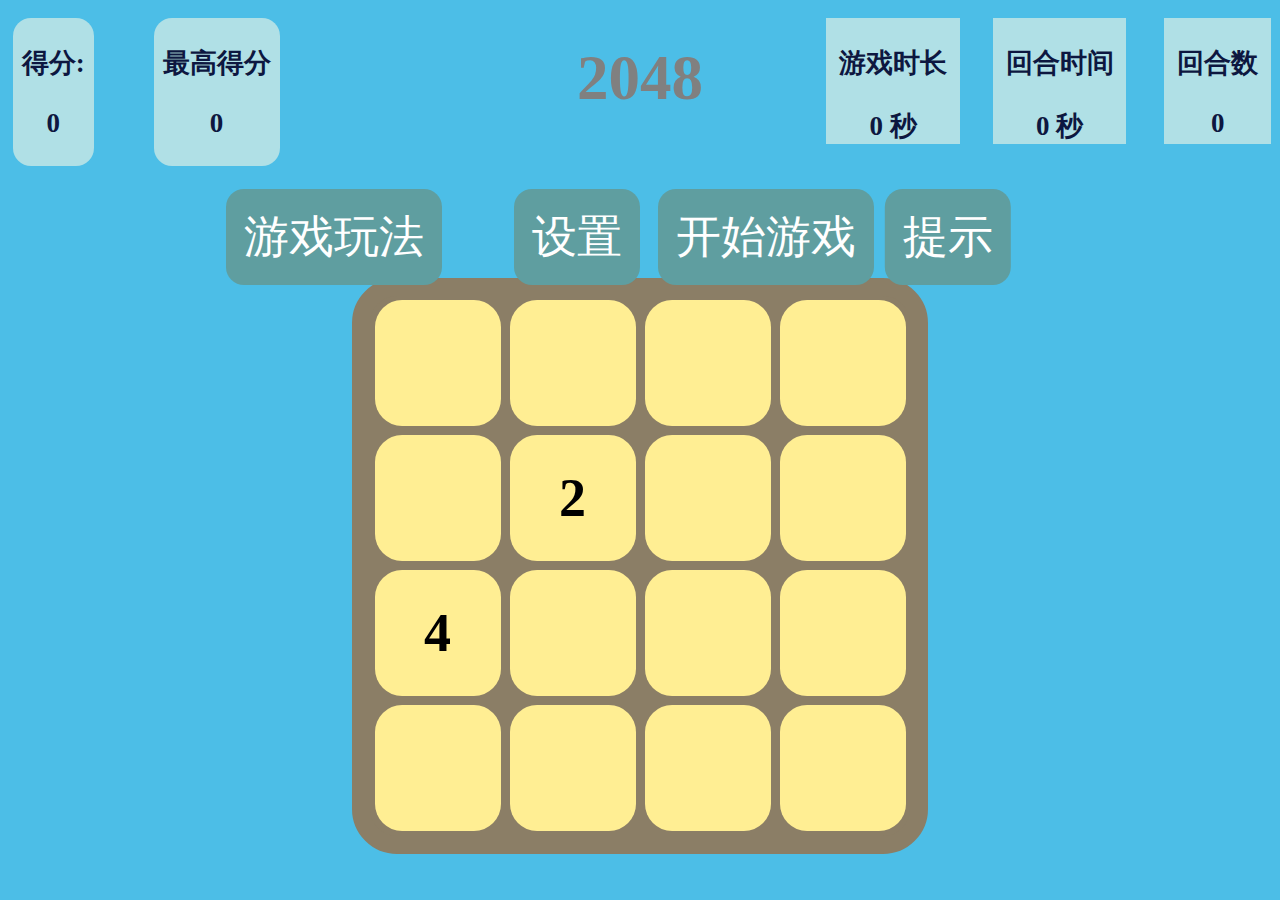
==== index.html @ 1dfeaad0 "添加电脑样式" ====
﻿<!DOCTYPE html>
<html lang="en">
    <head>
        <title>2048小游戏</title>
        <meta charset="utf-8" />
       
        <link rel="stylesheet" type="text/css" href="style/style.css" /> 
        <link rel="stylesheet" href="style/style1.css"/>
    </head>
    <script src="js/jquery.js"></script>
    <script src="js/changeCss.js"></script>
    <script src="js/slideControl.js"></script>
    <script src="js/way.js"></script>
    <script src="js/jquery.animate-colors.js"></script>
    <script src="js/right.js"></script>
    <script src="js/left.js"></script>
    <script src="js/down.js"></script>
    <script src="js/up.js"></script>
    <script src="js/swapCss.js"></script>

    <script>
        $(document).ready(function () {//弹出帮助的选择框
            $("a.playway").click(function () {
                $("div.help").toggle(400);
            });
        });
        $(document).ready(function () {//弹出设置
            $("button.setting").click(function () {
                $("div.settings").toggle(400);
            });
        });
        function num() {
            var seq, c, a1, a2;
            for (i = 0; i < 16; i++) $(".part ").eq(i).text(null);
            for (seq = 0; seq < 2; seq++) {
                do {
                    i = Math.round(Math.random() * 3);
                    j = Math.round(Math.random() * 3);
                } while (a1 == i || a2 == j);
                num = 4 - Math.round(Math.random()) * 2;
                $(".part ").eq(i * 4 + j).text(num);
                a1 = i;
                a2 = j;
                $("div.part").eq(i * 4 + j).animate({ backgroundColor: 'rgb(255,238,147)' });  
            } $("div.score p").eq(1).text("0");
            clearGameTime(); setGameTime();
            clearRoundTime(); setRoundTime();

        }
        if (document.querySelector(".float-menu")) {
            var plus = document.querySelector(".plus");
            var floatMenu = document.querySelector(".float-menu");
            plus.addEventListener("click", function () {
                floatMenu.className.indexOf("open") > -1 ? floatMenu.className = "float-menu" : floatMenu.className = "float-menu open";
            }, false);
        }
    </script>
    <body onload="num()"><!---->
       
        <div> 
            <button class="finish1">重新开始</button><button class="finish2">重新开始</button>
            <img src="images\excellent.png" class="excellent"/>
            <img src="images\fault.jpg" class="fault"/>
        <h1>2048</h1> 
        <div class="starts"><button class="start">开始游戏</button> <button class="setting">设置</button></div>
            <div id="extraSetting">
                <div id="gameTime">
                    <p>游戏时长</p>
                    <p id="gameTimeValue">0</p>
                </div> 
                <div id="roundTime">
                <p>回合时间</p>
                <p id="roundTimeValue">0</p>
                </div>
                <div id="roundNum">
                <p>回合数</p>
                <p id="roundNumValue">0</p>
                </div>
               

            </div>
            
            <div class="score">
         <p>得分:</p>
          <p>0</p>      
            </div> 
            <div class="maxScore">
             <p>最高得分</p>
            <p>0</p>
             </div>
            </div>
        <div id="windows">
             <div class="part"></div>
             <div class="part"></div>
             <div class="part"></div>
             <div class="part"></div>
             <div class="part"></div>
             <div class="part"></div>
             <div class="part"></div>
             <div class="part"></div>
            <div class="part"></div>
            <div class="part"></div>
            <div class="part"></div>
            <div class="part"></div>
            <div class="part"></div>
            <div class="part"></div>
            <div class="part"></div>
            <div class="part"></div>
        </div> 
        <div class="button"><a class="hint" >提示</a><a class="playway">游戏玩法</a></div>
        <div class="settings">
            <form>
                    <p class="formTitle">设置</p>
                    <label for="moveMusicValue">按键声音音量</label>
                <input id="moveMusicValue" type="range" min="0" max="100" value="50" onchange="setMoveMusicValue()"/><span id="showMoveMusicValue">50</span>
                      <br />
                    <audio id="moveMusic"controls="controls" style="display:none;">
                        <source src="music/move.ogg" type="auto/ogg" />
                        <source src="music/move.mp3" type="audio/mpeg" />
                    </audio>
                <br />
                    <label for="backgroundMusicValue">背景音乐音量</label>
                 <input id="backgroundMusicValue" type="range" min="0" max="100" value="50" onchange="setBackgroundMusicValue()"/><span id="showBackgroundMusicValue">50</span>
                 <br /> <br />
                 <a id="setStartPause" onclick="startPause()" >打开背景音乐</a>
        <audio id="backgroundMusic" controls loop="loop" style="display:none;">
           <source src="music/backgroundMusic.mp3" type="audio/mpeg">
           <source src="music/backgroundMusic.ogg" type="audio/ogg">
            您的浏览器不支持 audio 元素。
        </audio>
            </form>
        </div>
        <div class="help">
            <br />
            <b>帮助:</b>
            <p class="helpText">每次可以选择上下左右其中一个方向去滑动，每滑动一次，
            所有的数字方块都会往滑动的方向靠拢外，系统也会在空白
            的地方乱数出现一个数字方块，相同数字的方块在靠拢、相
            撞时会相加。不断的叠加最终拼凑出2048这个数字就算成功。
             </p>
            <b>操作方法:</b>
                <p>电脑用w,s,a,d键,手机用触屏滑动控制上下左右。</p>
        </div>
    </body>
</html>
---- style/style.css ----
body {
    width: 100%;
    height: 100%;
    background-color:rgb(76,190,231);
    background-size:100% 100%;
    background-repeat:no-repeat;
    
}

    div.part {
        text-align: center;
        vertical-align: central;
        background-color: rgb(255,238,147);
        z-index:10;
    }
    /*div.part1 {
        text-align: center;
        vertical-align: central;
        background-color: rgb(240,240,240);
    }*/ 
    div.help {
        background-color: rgb(255,192,159);
        overflow: auto;
        display: none;
        text-align: center;
        border: 0.3vw solid rgb(163,163,128);
        border-radius: 26px;
    }

    div.part {
        padding: 0px;
        width: 100%;
        height: 100%;
        margin: 0px auto;
    }
    /*div.part1 {
        padding: 0px;
        width: 100%;
        height: 100%;
        margin: 0px auto;
    }*/ 
    div.settings {
        background-color: rgb(255,192,159);
        overflow: auto;
        display: none;
        text-align: center;
        border: 0.3vw solid rgb(163,163,128);
        border-radius: 2vw;
    }

    div.score {
        background-color: rgb(224,211,191);
        text-align: center;
        border: 1px solid rgb(224,211,191);
        padding: 0px;
        color:rgb(13,23,64);
        font-weight:bolder;
        padding-top:0px;
       padding-left:30px;
        padding-right:30px;
    }
        div.score p:first-child {
            padding-top: 0px;
        }
  #gameTime {
        background-color: rgb(224,211,191);
        text-align: center;
        border: 1px solid rgb(224,211,191);
        padding: 0px;
        color:rgb(13,23,64);
        font-weight:bolder;
        padding-top:0px;
       padding-left:10px;
        padding-right:10px;
    }
        #gameTime p:first-child {
            padding-top: 0px;
        }
          #roundNum {
        background-color: rgb(224,211,191);
        text-align: center;
        border: 1px solid rgb(224,211,191);
        padding: 0px;
        color:rgb(13,23,64);
        font-weight:bolder;
        padding-top:0px;
       padding-left:10px;
        padding-right:10px;
    }
        #roundNum p:first-child {
            padding-top: 0px;
        }
          #roundTime {
        background-color: rgb(224,211,191);
        text-align: center;
        border: 1px solid rgb(224,211,191);
        padding: 0px;
        color:rgb(13,23,64);
        font-weight:bolder;
        padding-top:0px;
       padding-left:10px;
        padding-right:10px;
    }
        #roundTime p:first-child {
            padding-top: 0px;
        }
    div.maxScore {
       background-color: rgb(224,211,191);
        text-align: center;
        border: 1px solid rgb(224,211,191);
        padding:0;
        color:rgb(13,23,64);
        font-weight:bolder;
         padding-top:0px;
        padding-left:7px;
        padding-right:7px;
    }
    div.maxScore p:first-child {
            padding-top: 0px;
        }
    form.settings {
        border: none;
    }

    #windows {
        margin: 0 auto;
        padding: 12px 12px 12px 12px;
        text-align: center;
        vertical-align: central;
        background-color: rgb(163,163,128);
        z-index: -1;
    }

    h1 {
        text-align: center;
        vertical-align: middle;
        color: gray;
    }
    p.helpText {
        text-indent: 2rem;
        font-family: AcadEref;
        line-height: 200%;
        padding: 10px;
    }
    div.button a {
        text-decoration: none;
        background-color: rgb(226,219,190);
       font-size: 1.5em;
       padding: 16px;
        color: white;
        border-radius: 10px;
        cursor: pointer;
        margin: 6vw 6vw;
    }
    div.button    a:link {
            color: rgb(226,219,190);
            background-color: white;
            border: 2px solid rgb(226,219,190);
        }

     div.button   a:hover {
            color: rgb(255,238,147);
            background-color: white;
            border: 2px solid rgb(226,219,190);
        }

    button {
        background: rgb(226,219,190);
        font-size: 1.5em;
        padding: 16px;
        color: white;
        border-radius:10px;
        border: none;
        outline: 5vw;
    }

        button:link {
            color: rgb(255,238,147);
            background-color: white;
            border: 2px solid rgb(255,238,147);
        }

        button:hover {
            color: rgb(255,238,147);
            background-color: white;
            border: 2px solid rgb(255,238,147);
        }

    p.formTitle {
        font-size: 2vw;
    }
    b {
        text-align: center;
        left: 50%;
        right: 50%;
    }
div.button {
    margin-top: 2vw;
}
.finish1{
    position:absolute;
    top:70%;
    left:50.7%;
    transform:translate(-50%,-50%);
    -o-transform:translate(-50%,-50%);
    -moz-transform:translate(-50%,-50%);
    -webkit-transform:translate(-50%,-50%);
  display:none;
    z-index:10;
   
}
.finish2{
    position:absolute;
    top:70%;
    left:50.7%;
    transform:translate(-50%,-50%);
    -o-transform:translate(-50%,-50%);
    -moz-transform:translate(-50%,-50%);
    -webkit-transform:translate(-50%,-50%);
 display:none;
    z-index:10;
   
}
  .excellent{
        width:400px;
        height:400px;
        position:absolute;
    top:23vw;
    left:50.7%;
    transform:translate(-50%,-50%);
    -o-transform:translate(-50%,-50%);
    -moz-transform:translate(-50%,-50%);
    -webkit-transform:translate(-50%,-50%);
 display:none;
}
    .fault{
        width:300px;
        height:300px;
        position:absolute;
    top:23vw;
    left:50.7%;
    transform:translate(-50%,-50%);
    -o-transform:translate(-50%,-50%);
    -moz-transform:translate(-50%,-50%);
    -webkit-transform:translate(-50%,-50%);
 display:none;
}
    /*����range����ʽ*/
    input[type="range"] {
    -webkit-appearance: none; /*ȥ��Ĭ����ʽ*/
    margin-top: 42px;
    background-color: lightgreen;
    /*border-radius: 15px;*/
    width: 40% !important;
   -webkit-appearance: none;
    height:4px;
   padding: 0;
   border: none;
  outline:none;
   /*input�ĳ���Ϊ80%��margin-left�ĳ���Ϊ10%*/
 }
        input[type="range"].backgroundMusicValue {
            width: 20% !important;
        }
 input[type="range"]::-webkit-slider-thumb {
   -webkit-appearance: none;/*ȥ��Ĭ����ʽ*/
   cursor: default;
   top: 0;
  height: 20px;
   width: 20px;
   transform: translateY(0px);
  /*background: none repeat scroll 0 0 #5891f5;*/
   background: white;
   border-radius: 25px;
   border:5px solid lightgreen;
   /*-webkit-box-shadow: 0 -1px 1px #fc7701 inset;*/
 }
#setStartPause {
    font-size: 18px;
}
p.formTitle {
    font-size: 20px;
}
@media screen and (min-width:1300px) {
    div.help {
        position: absolute;
        top: 10vw;
        left: 2%;
        width: 25%;
        height: 30vw;
    }

    div.settings {
        position: absolute;
        float: right;
        top: 26vw;
        right: 2%;
        width: 25%;
        height: 28vw;
    }

    .start {
        position: absolute;
        top:30px;
        left: 60vw;
        float: left;
    }

    .setting {
        position: absolute;
        top: 30px ;
        right: 15vw;
        float: left;
    }

    div.part {
        text-align: center;
        vertical-align: central;
        width: 22%;
        height: 6.6vw;
        line-height: 6.6vw;
        margin: 1.5%;
        float: left;
        text-align: center;
        border-radius: 1.4vw;
        font-size: 2.5vw;
        font-weight: bolder;
    }
    #windows {
        margin: 0 auto;
        width: 30%;
        height: 30vw;
        padding: 12px 12px 12px 12px;
        text-align: center;
        vertical-align: central;
        background-color: rgb(163,163,128);
        z-index: -1;
        border-radius: 2vw;
    }

    div.score {
        float: left;
        position: absolute;
        top: 8px;
        left: 2%;
        border-radius: 2vw;
        font-size: 1.5vw;
    }
     #roundTime {
        float: right;
        position: absolute;
        top: 120px;
        right: 2%;
        border-radius: 2vw;
        font-size: 1.5vw;
    }
      #roundNum {
        float: right;
        position: absolute;
        top: 120px;
        right: 14%;
        border-radius: 2vw;
        font-size: 1.5vw;
    }
       #gameTime {
        float: right;
        position: absolute;
        top: 120px;
        right: 24%;
        border-radius: 2vw;
        font-size: 1.5vw;
    }
    div.maxScore {
        float: left;
        position: absolute;
        top: 8px;
        left: 20%;
        border-radius: 2vw;
        font-size: 1.5vw;
    }

    div.button {
        text-align: center;
        margin: 2vw;
        padding: 1vw 1vw;
        padding-top:3vw;
    }

    button.menu {
        padding: 1vw;
        margin: 1vw;
    }

    .enter {
        position: absolute;
        top: 15%;
        right: 2%;
    }

    #form {
        width: 25%;
        height: 30vw;
    }

    .finish1 {
        top: 40vw;
    }
    .finish2 {
        top: 40vw;

    }
    h1 {
        padding-top: 2vw;
        padding-bottom: 2vw;
        font-size: 2.5vw;
    }
}

    @media screen and (max-width:1300px)and (min-width:800px) {
         #windows {
            margin: 0px auto;
            margin-top:20px;
            width: 390px;
            height:390px;
            padding: 12px 12px 12px 12px;
            text-align: center;
            vertical-align: central;
            background-color: rgb(163,163,128);
            z-index: -1;
            border-radius: 26px;
        }
         div.help {
             margin:10px auto;
             margin-top:40px;
            top: 900px;
            width: 390px;
            height:450px;
        }
          div.settings {
             margin:30px auto;
             margin-top:100px;
            top: 700px;
            width: 390px;
            height:370px;
            text-align:center;
            border-radius:16px;
        }
         div.score {
        float: left;
        position: absolute;
        top: 2vw;left:1vw;
        padding:0;
        border-radius:2vw;
        font-size:2vw; 
        padding-left:2vw;
        padding-right:2vw;
        
    }
        
          #extraSetting {
       text-align:center;
    }
         #roundNum {
      margin:0 auto;
        max-width:100px;
        max-height:120px;
         border-radius:20px;
        font-size:24px; 
         padding:0;
    }
     #roundTime{
       position:absolute;
        right:50%;
        transform:translate(200%,0);
    -o-transform:translate(200%,0);
    -moz-transform:translate(200%,0);
    -webkit-transform:translate(200%,0);
        max-width:100px;
        max-height:120px;
         border-radius:20px;
        font-size:24px; 
         padding:0;
    }
     #gameTime{
        position:absolute;
        left:50%;
        transform:translate(-200%,0);
    -o-transform:translate(-200%,0);
    -moz-transform:translate(-200%,0);
    -webkit-transform:translate(-200%,0);
        max-width:100px;
        max-height:120px;
         border-radius:20px;
        font-size:24px; 
         padding:0;
    }    div.score p:first-child {
                padding-top: 0px;
            }
    div.maxScore {
        float: left;
        position: absolute;
        top: 2vw;left:15vw;
        padding-top:0.5vw;
         border-radius:2vw;
        font-size:2vw; 
         padding:0;
    }
     div.roundNum {
        float: left;
        margin:0px auto;
        max-width:100px;
        max-height:100px;
         border-radius:5px;
        font-size:24px; 
         padding:0;
    }
     div.roundTime{
       float: left;
       margin:0px auto;
        max-width:100px;
        max-height:100px;
         border-radius:5px;
        font-size:24px; 
         padding:0;
    }
     div.gameTime{
      float: left;
      margin:0px auto;
        max-width:100px;
        max-height:100px;
         border-radius:5px;
        font-size:24px; 
         padding:0;
    }
    div.maxScore p:first-child {
                padding-top: 0px;
            }
     div.starts {
            text-align: center;
            margin: 2vw;
        }
        .start {
             margin:30px;
             margin: 3vw 3vw;
        }

        .setting {
            margin: 30px;
            margin: 3vw 3vw;
        }

        div.part {
            text-align: center;
            vertical-align: central;
            width: 85.8px;
            height:85.8px;
            line-height: 85.8px;
            margin: 5.8px;
            float: left;
            text-align: center;
            border-radius:18.2px;
             font-size: 32.5px;
            font-weight:bolder;
        }
      
        div.button {
           text-align:center;
            padding: 1vw 1vw;
           
        }
        
        button.menu {
            padding: 1vw;
            margin: 1vw;
        }

        .enter {
            position: absolute;
            top: 15%;
            right: 2%;
        }

        #form {
            width: 25%;
            height: 30vw;
        }
        .finish1 {
             top:800px;
        }
        .finish2 {
             top:800px;
        }
        .excellent {
            top: 600px;
        }
        .fault {
            top: 600px;
        }
       h1 {
        padding-top: 4vw;
        padding-bottom: 4vw;
        font-size: 40px;
    }

    }
 @media screen and (max-width:800px){
         #windows {
            margin: 0px auto;
            margin-top:20px;
            width: 390px;
            height:390px;
            padding: 12px 12px 12px 12px;
            text-align: center;
            vertical-align: central;
            background-color: rgb(163,163,128);
            z-index: -1;
            border-radius: 26px;
        }
         div.help {
             margin:10px auto;
             margin-top:40px;
            top: 900px;
            width: 390px;
            height:450px;
        }
         div.settings {
             margin:30px auto;
             margin-top:100px;
            top: 700px;
            width: 390px;
            height:370px;
            text-align:center;
            border-radius:16px;
        }
         div.score {
        float: left;
        position: absolute;
        top: 2vw;left:1vw;
        padding:0;
        border-radius:2vw;
        font-size:3vw; 
        padding-left:2vw;
        padding-right:2vw;
        
    }
    #extraSetting {
       text-align:center;
    }
         #roundNum {
      margin:0 auto;
        max-width:100px;
        max-height:120px;
         border-radius:20px;
        font-size:24px; 
         padding:0;
    }
     #roundTime{
       position:absolute;
        right:50%;
        transform:translate(200%,0);
    -o-transform:translate(200%,0);
    -moz-transform:translate(200%,0);
    -webkit-transform:translate(200%,0);
        max-width:100px;
        max-height:120px;
         border-radius:20px;
        font-size:24px; 
         padding:0;
    }
     #gameTime{
        position:absolute;
        left:50%;
        transform:translate(-200%,0);
    -o-transform:translate(-200%,0);
    -moz-transform:translate(-200%,0);
    -webkit-transform:translate(-200%,0);
        max-width:100px;
        max-height:120px;
         border-radius:20px;
        font-size:24px; 
         padding:0;
    }
            div.score p:first-child {
                padding-top: 0px;
            }
    div.maxScore {
        float: left;
        position: absolute;
        top: 2vw;left:15vw;
        padding-top:0.5vw;
         border-radius:2vw;
        font-size:3vw; 
         padding:0;
    }
    div.maxScore p:first-child {
                padding-top: 0px;
            }
     div.starts {
            text-align: center;
            margin: 2vw;
        }
        .start {
             margin:30px;
             margin: 3vw 3vw;
        }

        .setting {
            margin: 30px;
            margin: 3vw 3vw;
        }

        div.part {
            text-align: center;
            vertical-align: central;
            width: 85.8px;
            height:85.8px;
            line-height: 85.8px;
            margin: 5.8px;
            float: left;
            text-align: center;
            border-radius:18.2px;
             font-size: 32.5px;
            font-weight:bolder;
        }
           div.part1 {
            text-align: center;
            vertical-align: central;
            width: 85.8px;
            height:85.8px;
            line-height: 85.8px;
            margin: 5.8px;
            float: left;
            text-align: center;
            border-radius:18.2px;
             font-size: 32.5px;
            font-weight:bolder;
        }
        div.button {
           text-align:center;
            padding: 1vw 1vw;
           
        }
        button.menu {
            padding: 1vw;
            margin: 1vw;
        }

        .enter {
            position: absolute;
            top: 15%;
            right: 2%;
        }

        #form {
            width: 25%;
            height: 30vw;
        }
         .finish1 {
             top:700px;
        }
        .finish2 {
             top:700px;
        }
        .excellent {
            top: 500px;
        }
        .fault {
            top: 500px;
        }
    }
---- style/style1.css ----
/* 代码原创：懒人之家 www.lanrenzhijia.com */
*{
    list-style:none;

}
.float-menu{
    width: 50px;
    height: 50px;
    position: fixed;
    z-index: 99999;
    right: 100px;
    bottom: 90px;

}
.float-menu div{
    -webkit-transition:all 0.2s linear;
    -ms-transition:all 0.2s linear;
    -moz-transition:all 0.2s linear;
    transition:all 0.2s linear;

}
.float-menu .plus{
    width: 100%;
    height: 100%;
    background: url(../images/menu-icon.png) no-repeat center center;
    background-size: 100%;
    z-index: 2;
    position: absolute;
    left: 0;
    top: 0;

}
.float-menu .plus .cross{
    width: 100%;
    height: 100%;
    position: absolute;
    left: 0;top: 0;
    z-index: 3;
    content: "";
    background:url(../images/menu-add.png) no-repeat center center;
    background-size: 37%;

}
.float-menu .menu-list{
    opacity:0;
    width: 100%;height: 100%;
    z-index: 1;
    position: absolute;
    left: 0;top: 0;
    border-radius: 100%;

}
.float-menu .menu-list a{
    width: 33%;height: 16%;
    display: block;
    position: absolute;
    text-align: center;
    padding-top: 17%;
    opacity: 0;
    font-size: 0;
    color: #333;
    font-size: 12px;
    text-decoration: none;

}
.float-menu .menu-list a.turnUp{
    left: 50%;
    top: 0;
   -webkit-transform:translate(-50%,-30%);
    -moz-transform:translate(-50%,-30%);
    -ms-transform:translate(-50%,-30%);
    transform:translate(-50%,-30%);
    background: no-repeat center 5px;
    background-size: 50%;

}
.float-menu .menu-list a.turnLeft{
    left: 0%;top: 50%;
    -webkit-transform:translate(0%,-80%);
    -moz-transform:translate(0%,-80%);
    -ms-transform:translate(0%,-80%);
    transform:translate(0%,-80%);
    background:  no-repeat center top;
    background-size: 50%;

}
.float-menu .menu-list a.turnDown{
    left: 50%;
    bottom: 0;
    -webkit-transform:translate(-50%,-30%);
    -moz-transform:translate(-50%,-30%);
    -ms-transform:translate(-50%,-30%);
    transform:translate(-50%,-30%);
    background: no-repeat center top;
    background-size: 50%;

}
    .float-menu .menu-list a.turnRight {
        right: 0;
        top: 50%;
       -webkit-transform:translate(0%,-80%);
    -moz-transform:translate(0%,-80%);
    -ms-transform:translate(0%,-80%);
    transform:translate(0%,-80%);
        background: no-repeat center top;
        background-size: 50%;
    }

.float-menu.open .menu-list a{
    opacity: 0.7;
    font-size: 12px;

}
.float-menu.open .cross{
    -webkit-transform:rotate(135deg);
    -moz-transform:rotate(135deg);
    -ms-transform:rotate(135deg);
    transform:rotate(135deg);
    border-radius: 100%;

}
.float-menu.open .menu-list{
    opacity: 0.6;
    width:300%;
    height: 300%;
    left: -100%;
    top: -100%;
    background-color: lightgreen;

}
.float-menu #float-cart{
    background-color: #f97157;
    border-radius: 100%;
    display: block;
    position: absolute;
    right: 5px;
    top: 0;
    color: #fff;
    min-width: 18px;
    min-height: 18px;
    line-height: 18px;
    text-align: center;

}
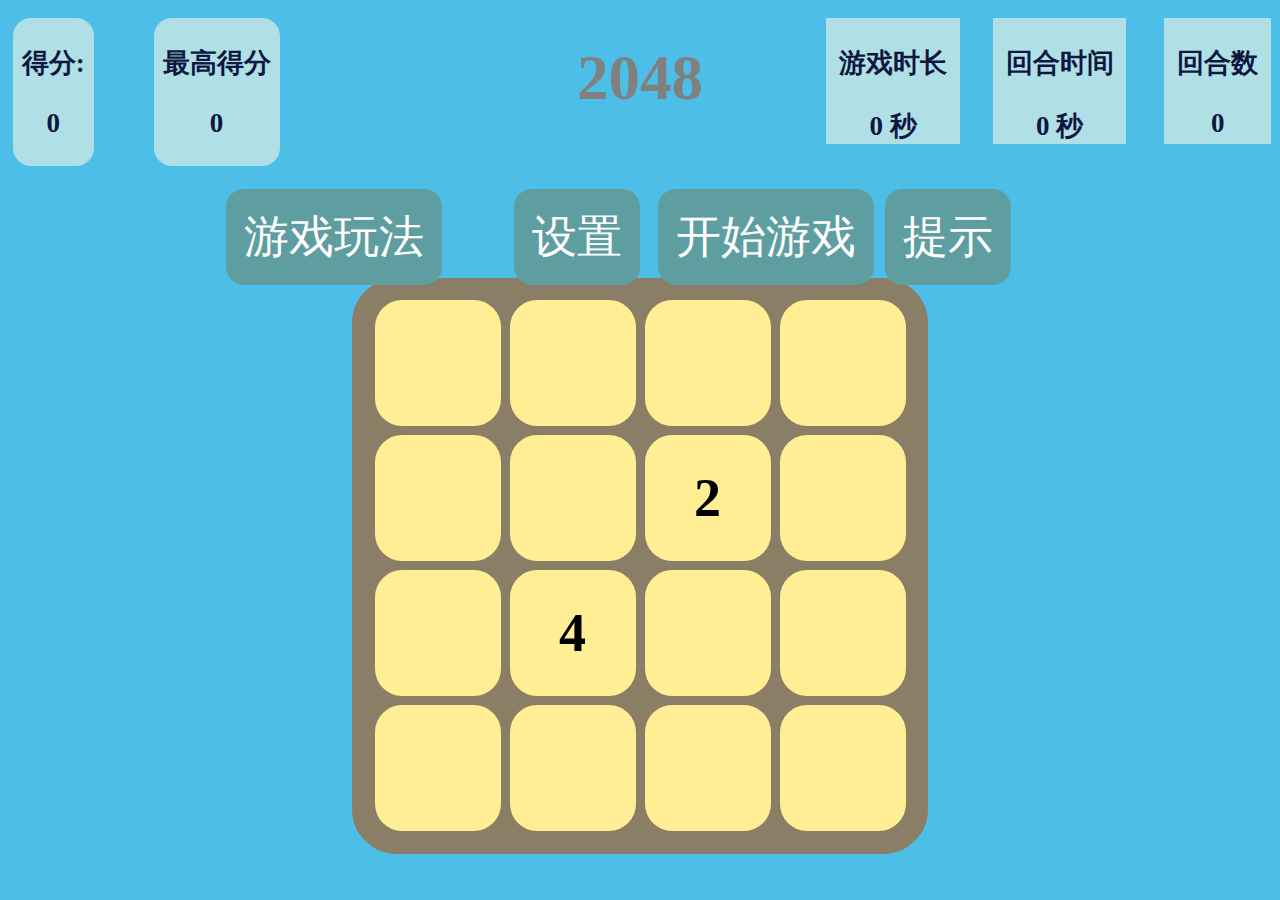
==== commit db836d41: "解决滑动问题" ====
--- a/index.html
+++ b/index.html
@@ -55,7 +55,7 @@
             }, false);
         }
     </script>
-    <body onload="num()"><!---->
+    <body onload="num()" style="overflow:hidden"><!---->
        
         <div> 
             <button class="finish1">重新开始</button><button class="finish2">重新开始</button>
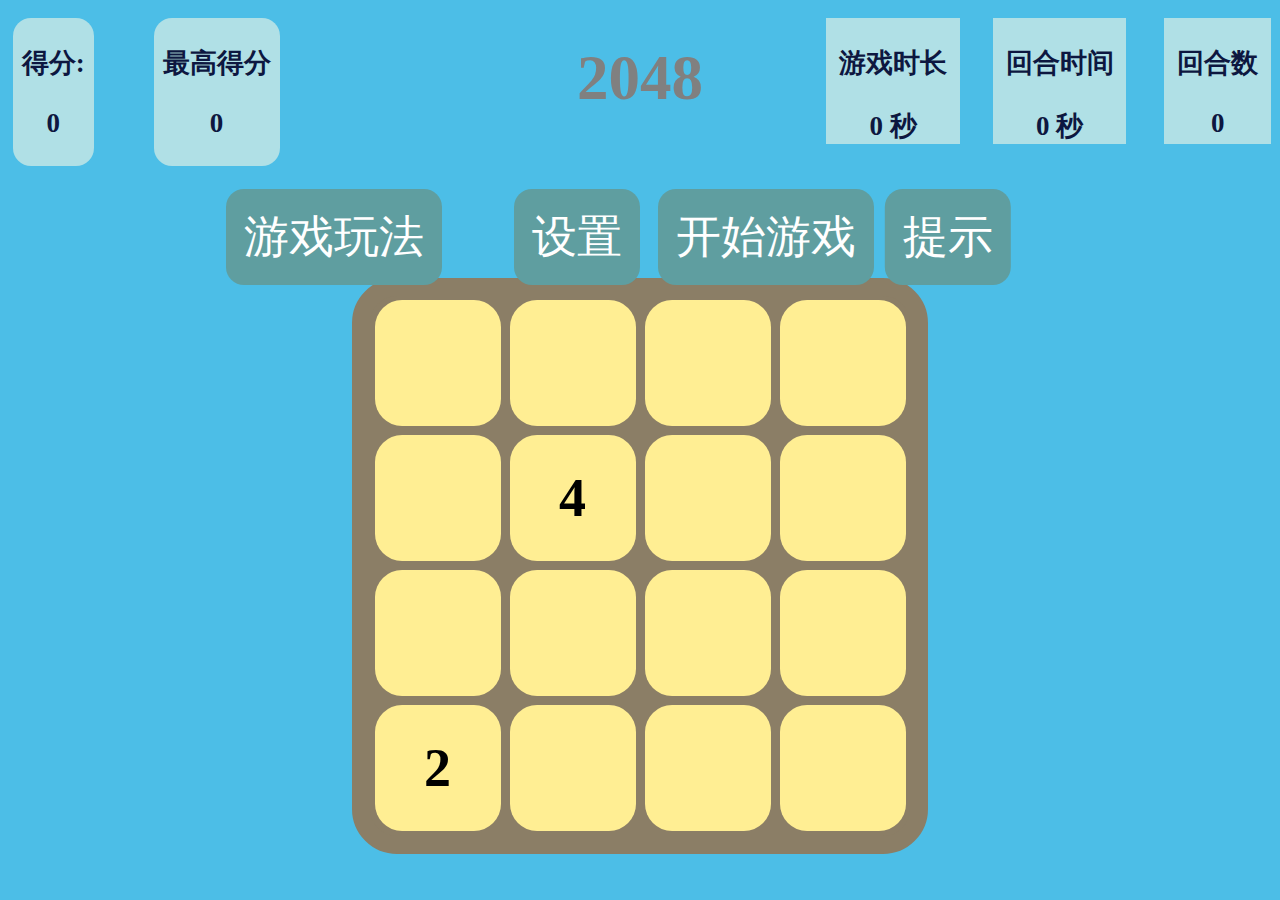
==== commit e0dd62db: "修复打开设置或帮助可以滑动的bug" ====
--- a/index.html
+++ b/index.html
@@ -121,7 +121,7 @@
                 <br />
                     <label for="backgroundMusicValue">背景音乐音量</label>
                  <input id="backgroundMusicValue" type="range" min="0" max="100" value="50" onchange="setBackgroundMusicValue()"/><span id="showBackgroundMusicValue">50</span>
-                 <br /> <br />
+                 <br /> <br /><br /><br /><br />
                  <a id="setStartPause" onclick="startPause()" >打开背景音乐</a>
         <audio id="backgroundMusic" controls loop="loop" style="display:none;">
            <source src="music/backgroundMusic.mp3" type="audio/mpeg">
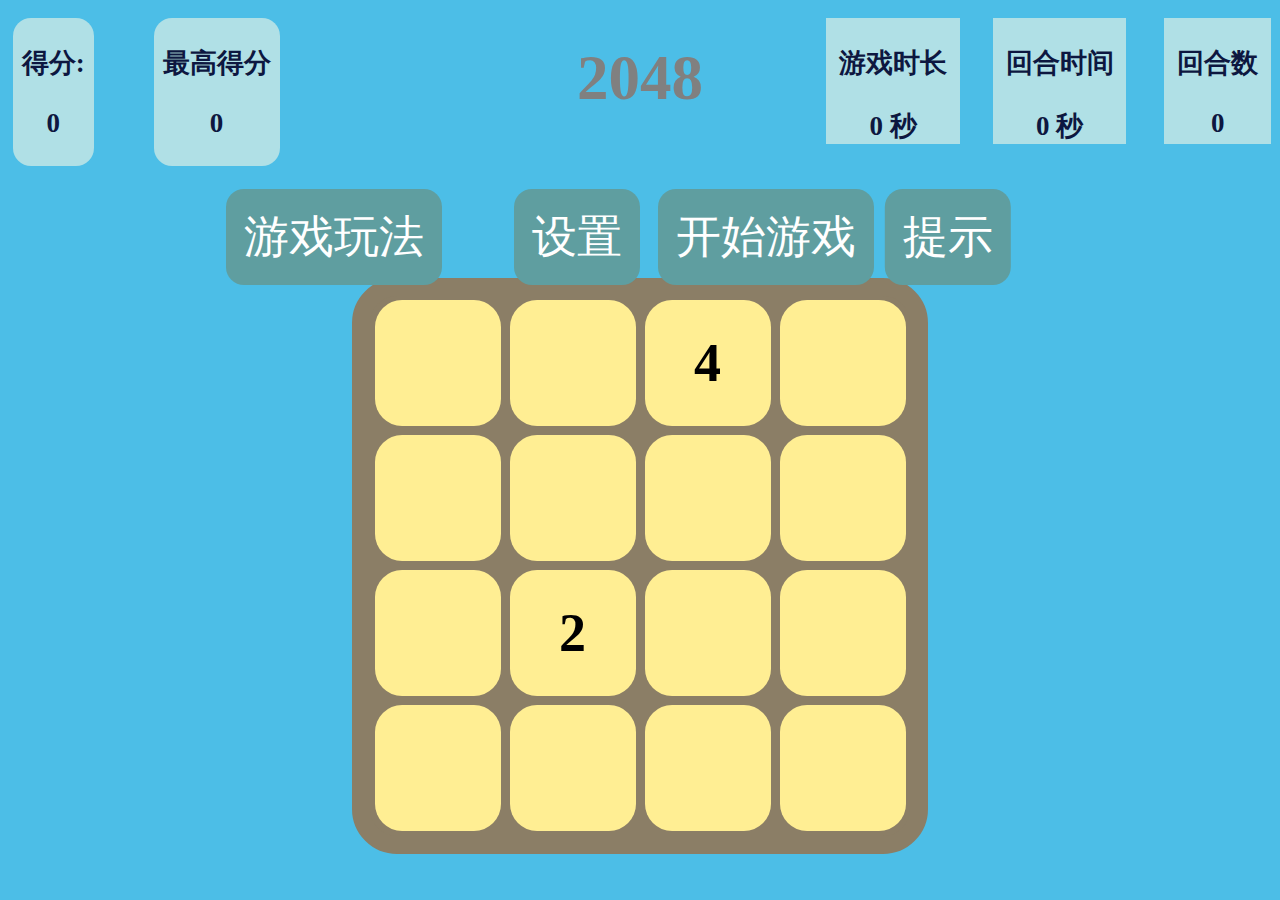
==== commit 5bf146d7: "修改bug" ====
--- a/index.html
+++ b/index.html
@@ -55,7 +55,7 @@
             }, false);
         }
     </script>
-    <body onload="num()" style="overflow:hidden"><!---->
+    <body onload="num()" ><!---->
        
         <div> 
             <button class="finish1">重新开始</button><button class="finish2">重新开始</button>
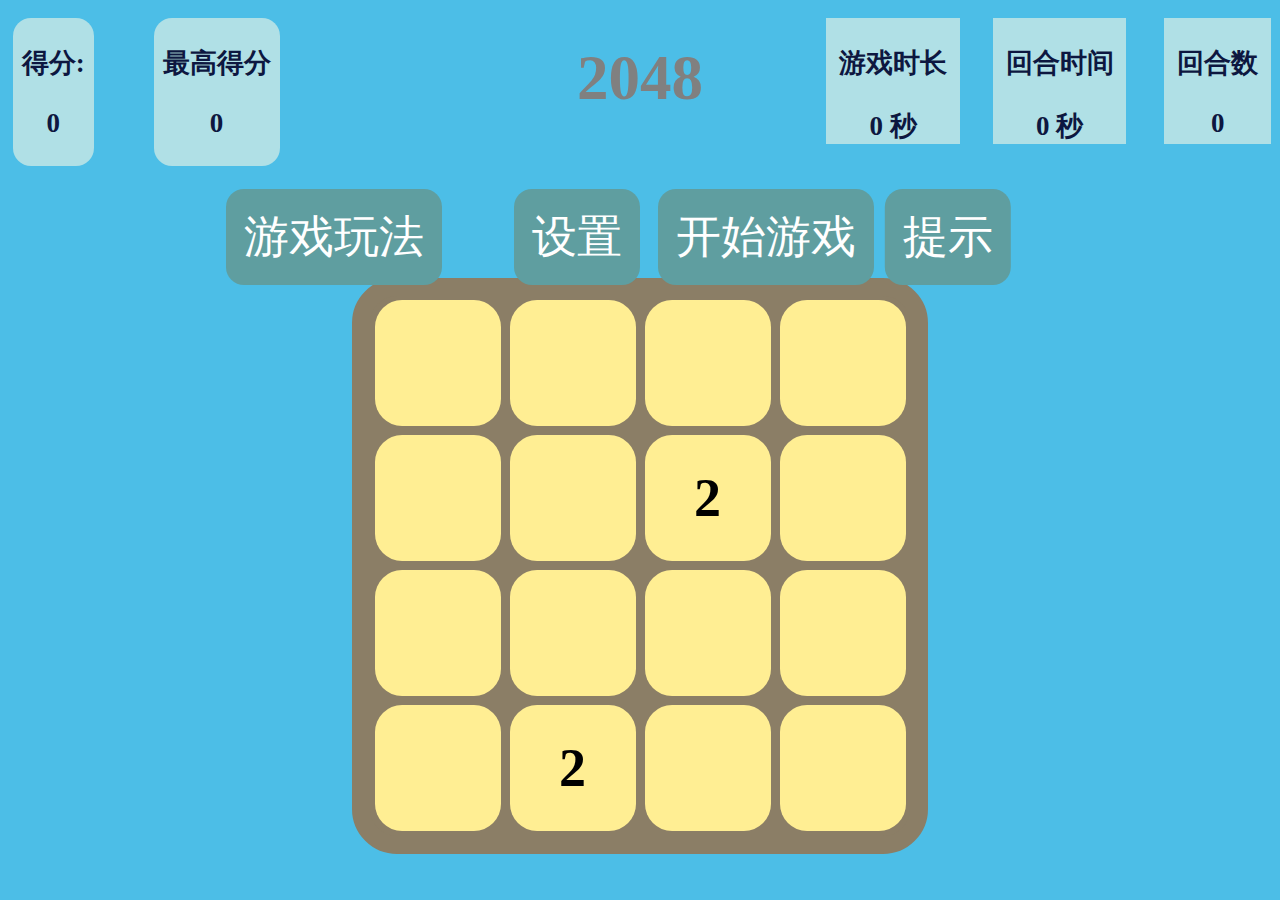
==== commit 95b6e6b1: "1.尝试对api进行请求; 2.删除了一些无用的图片; 3.尝试禁止打开设置与帮助滑动操作界面;" ====
--- a/index.html
+++ b/index.html
@@ -55,7 +55,7 @@
             }, false);
         }
     </script>
-    <body onload="num()" ><!---->
+    <body onload="num();loadXMLDoc();" ><!---->
        
         <div> 
             <button class="finish1">重新开始</button><button class="finish2">重新开始</button>
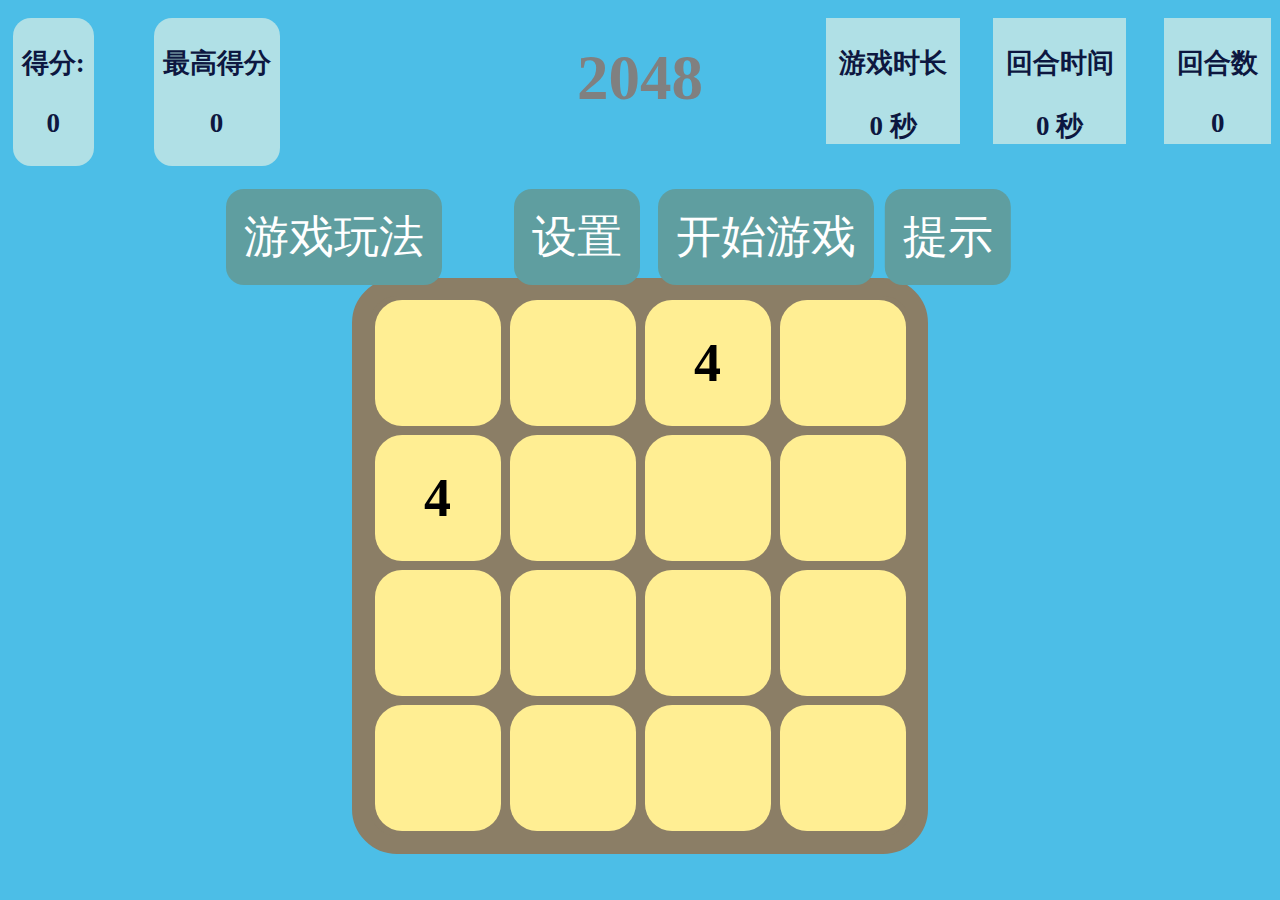
==== commit 800e007b: "对上述3.继续调试" ====
--- a/index.html
+++ b/index.html
@@ -45,15 +45,9 @@
             } $("div.score p").eq(1).text("0");
             clearGameTime(); setGameTime();
             clearRoundTime(); setRoundTime();
-
+          //  alert($("div.settings").css("display") + " " + $("div.help").css("display"));
         }
-        if (document.querySelector(".float-menu")) {
-            var plus = document.querySelector(".plus");
-            var floatMenu = document.querySelector(".float-menu");
-            plus.addEventListener("click", function () {
-                floatMenu.className.indexOf("open") > -1 ? floatMenu.className = "float-menu" : floatMenu.className = "float-menu open";
-            }, false);
-        }
+       
     </script>
     <body onload="num();loadXMLDoc();" ><!---->
        
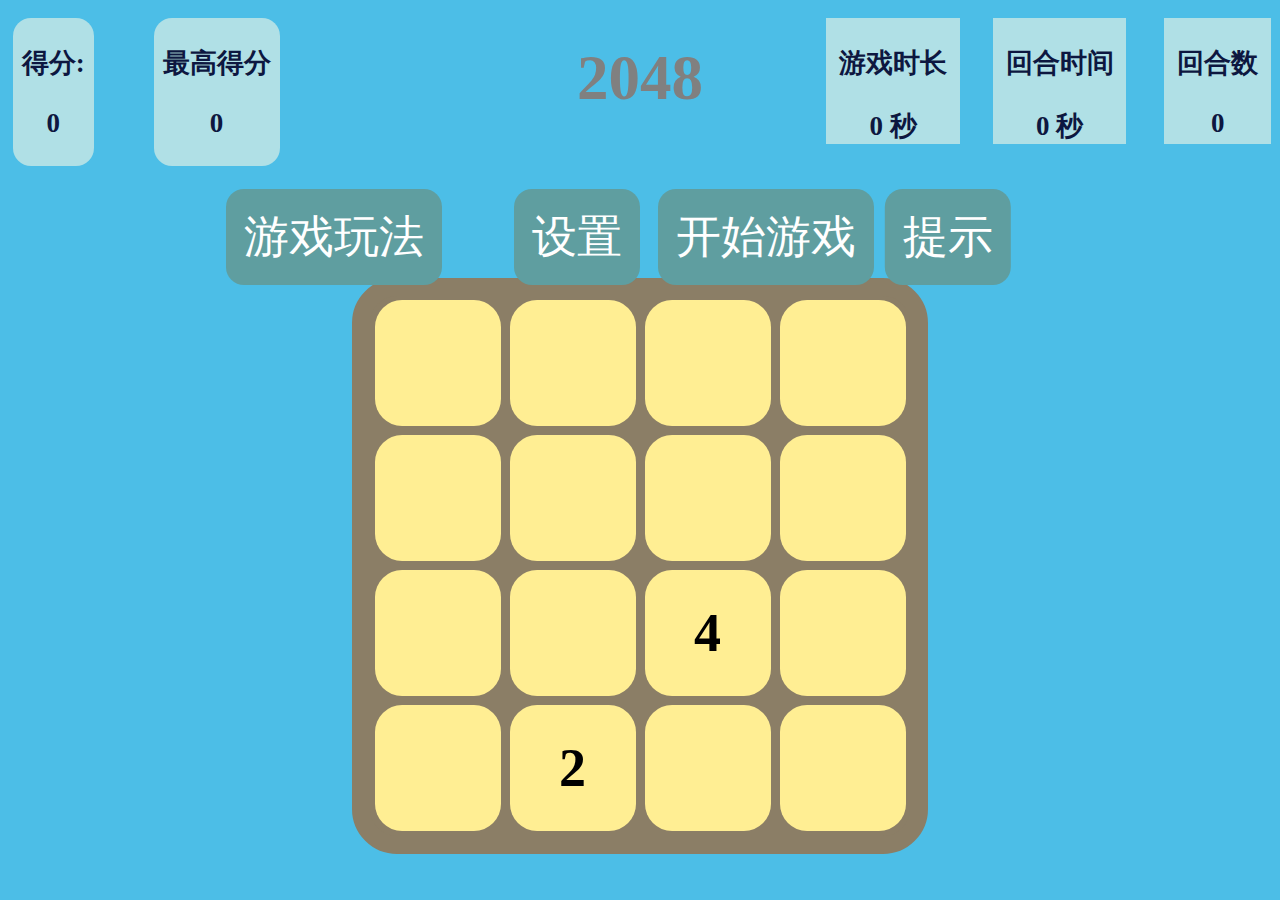
==== commit 900ef315: "调整打开设置帮助可以调整游戏界面的bug" ====
--- a/index.html
+++ b/index.html
@@ -45,7 +45,7 @@
             } $("div.score p").eq(1).text("0");
             clearGameTime(); setGameTime();
             clearRoundTime(); setRoundTime();
-          //  alert($("div.settings").css("display") + " " + $("div.help").css("display"));
+         //  alert($("div.settings").css("visibility") + " " + $("div.help").css("visibility"));
         }
        
     </script>
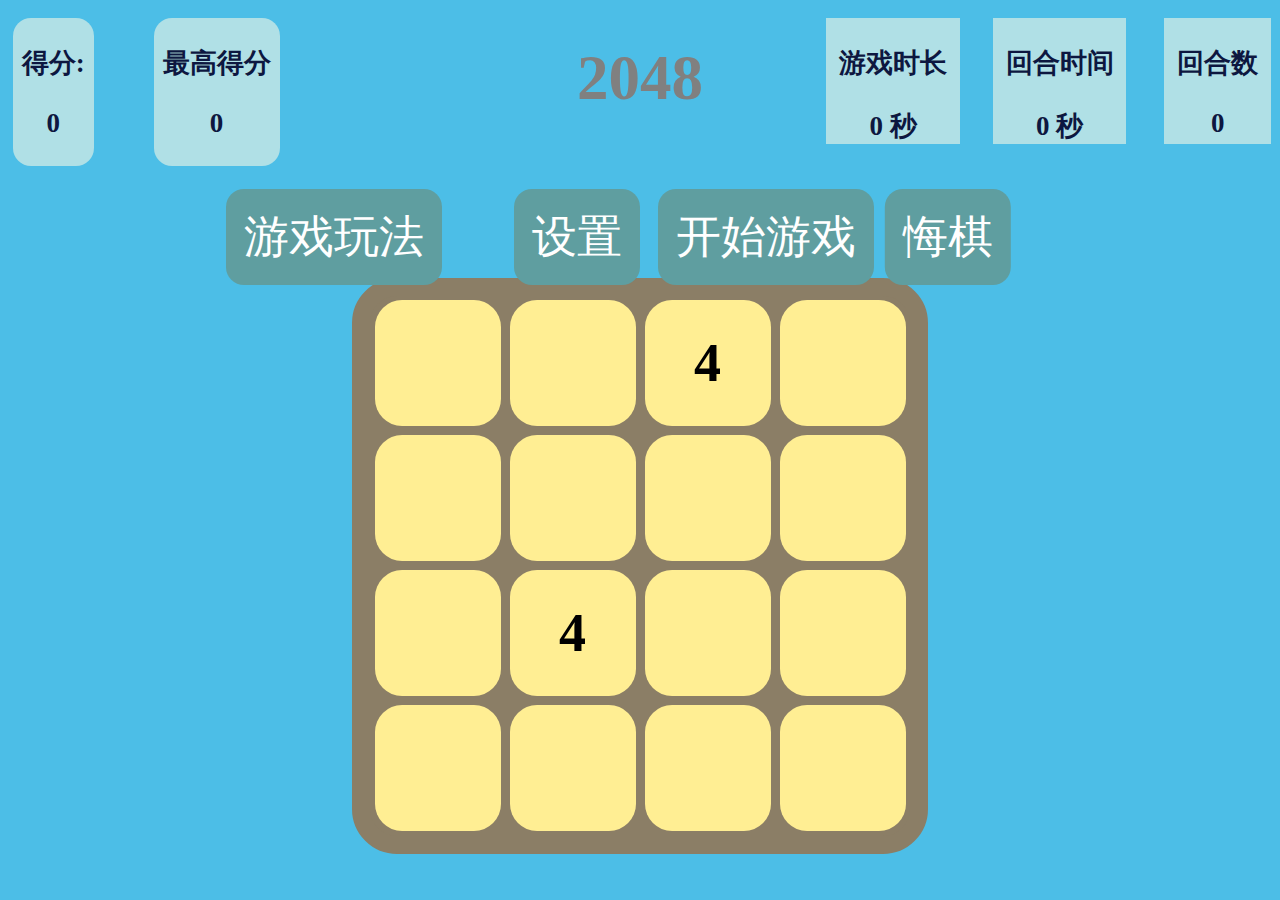
==== commit 5282e91e: "添加悔棋效果" ====
--- a/index.html
+++ b/index.html
@@ -101,7 +101,7 @@
             <div class="part"></div>
             <div class="part"></div>
         </div> 
-        <div class="button"><a class="hint" >提示</a><a class="playway">游戏玩法</a></div>
+        <div class="button"><a class="hint" >悔棋</a><a class="playway">游戏玩法</a></div>
         <div class="settings">
             <form>
                     <p class="formTitle">设置</p>
